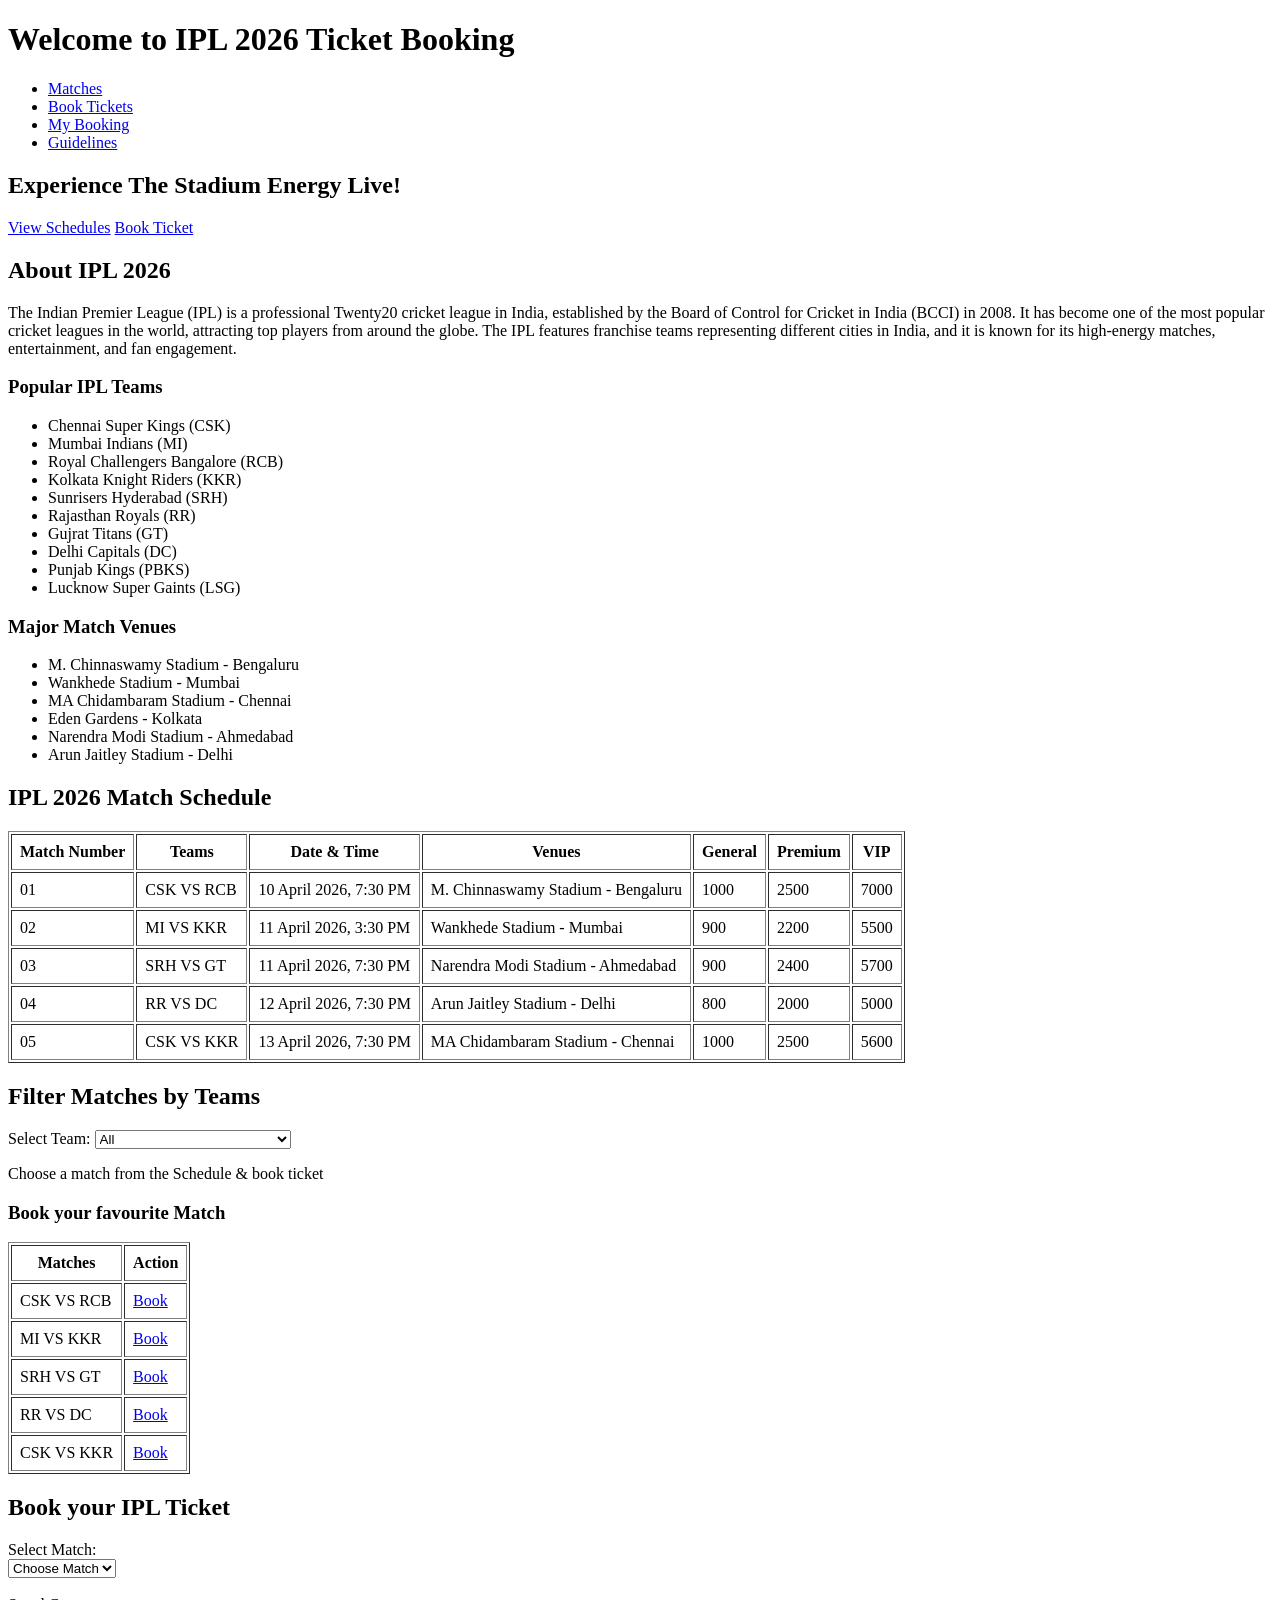
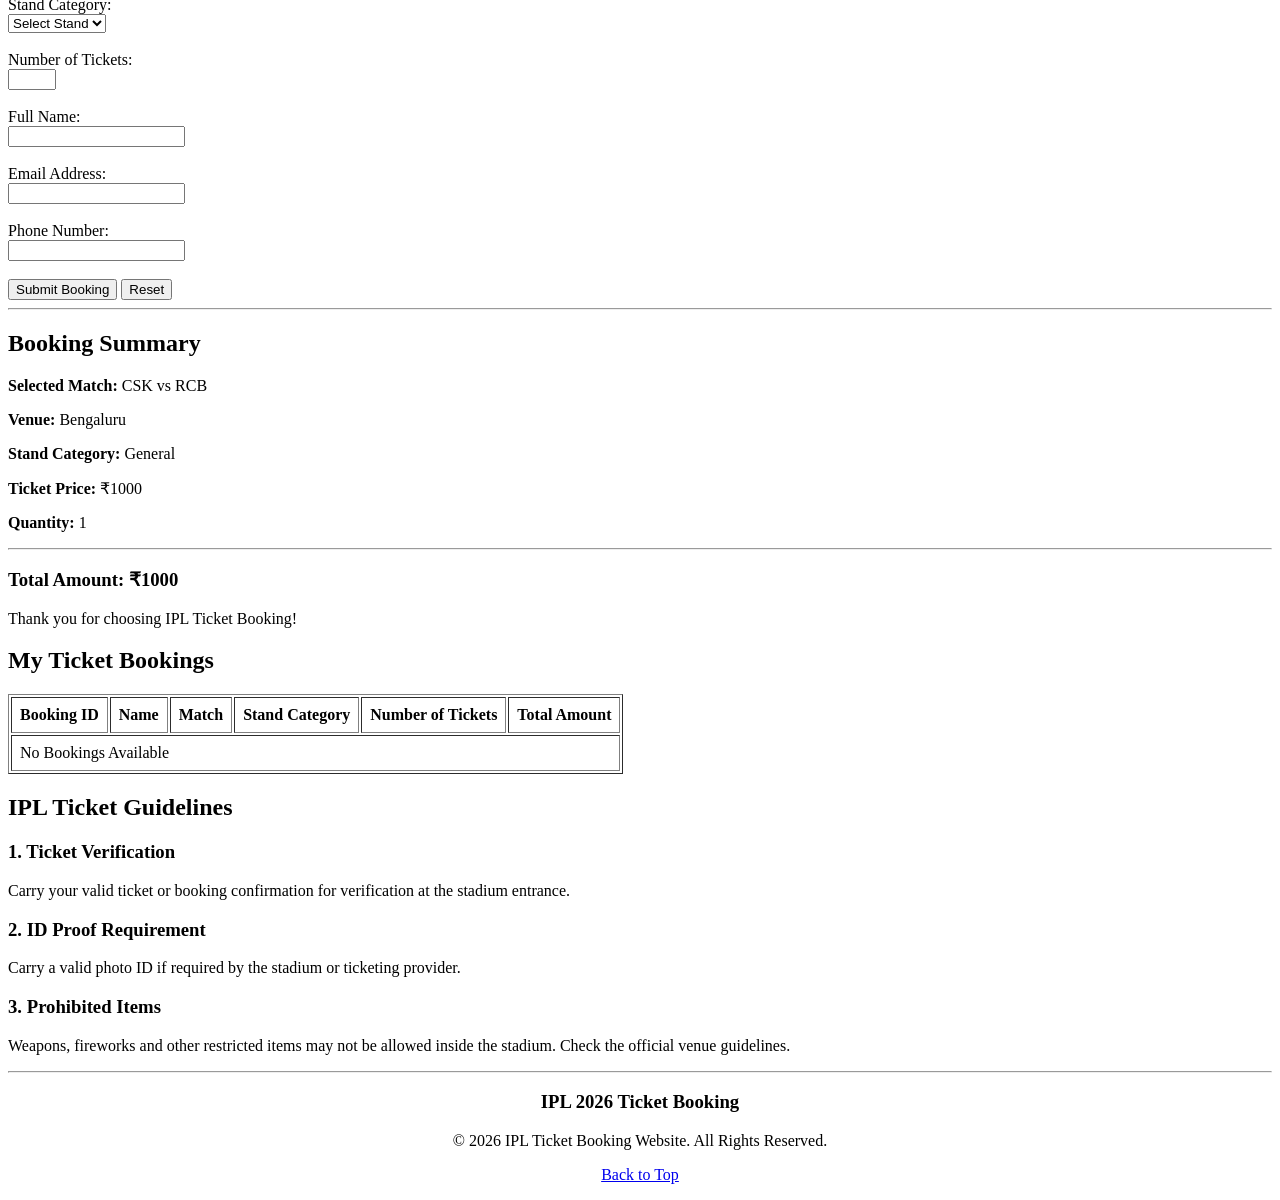
==== WebApp/index.html @ cdcff1f2 "Add initial HTML file" ====
<!DOCTYPE html>
<html lang="en">
<head>
    <meta charset="UTF-8">
    <meta name="viewport" content="width=device-width, initial-scale=1.0">
    <title>Home | IPL 2026 Ticket Booking</title>
</head>
<body>

    <!--1. Navigation Bar-->
    <header>
        <h1>Welcome to IPL 2026 Ticket Booking</h1>

        <nav>
            <ul>
                <li><a href="#matches">Matches</a></li>
                <li><a href="#booking">Book Tickets</a></li>
                <li><a href="#my-booking">My Booking</a></li>
                <li><a href="#guidelines">Guidelines</a></li>
            </ul>
        </nav>
    </header>

    <!--2. Hero Section-->
    <section id="home">
        <h2>Experience The Stadium Energy Live!</h2>

        <nav>
            <a href="#matches">View Schedules</a>

            <a href="#booking">Book Ticket</a>
        </nav>
    </section>


    <!--3. About IPL-->
    <section id="about">
        <h2>About IPL 2026</h2>

        <p>
            The Indian Premier League (IPL) is a professional Twenty20 cricket league in India, established by the Board of Control for Cricket in India (BCCI) in 2008. It has become one of the most popular cricket leagues in the world, attracting top players from around the globe. The IPL features franchise teams representing different cities in India, and it is known for its high-energy matches, entertainment, and fan engagement.
        </p>

        <h3>Popular IPL Teams</h3>

        <ul>
            <li>Chennai Super Kings (CSK)</li>
            <li>Mumbai Indians (MI)</li>
            <li>Royal Challengers Bangalore (RCB)</li>
            <li>Kolkata Knight Riders (KKR)</li>
            <li>Sunrisers Hyderabad (SRH)</li>
            <li>Rajasthan Royals (RR)</li>
            <li>Gujrat Titans (GT)</li>
            <li>Delhi Capitals (DC)</li>
            <li>Punjab Kings (PBKS)</li>
            <li>Lucknow Super Gaints (LSG)</li>
        </ul>

        <h3>Major Match Venues</h3>

        <ul>
            <li>M. Chinnaswamy Stadium - Bengaluru</li>
            <li>Wankhede Stadium - Mumbai</li>
            <li>MA Chidambaram Stadium - Chennai</li>
            <li>Eden Gardens - Kolkata</li>
            <li>Narendra Modi Stadium - Ahmedabad</li>
            <li>Arun Jaitley Stadium - Delhi</li>
        </ul>

    </section>


    <!--4. Match Schedule-->
    
    <section id="matches">
        <h2>IPL 2026 Match Schedule</h2>

        <table border="1" cellpadding="8">

            <thead>
                <tr>
                    <th>Match Number</th>
                    <th>Teams</th>
                    <th>Date & Time</th>
                    <th>Venues</th>
                    <th>General</th>
                    <th>Premium</th>
                    <th>VIP</th>
                </tr>
            </thead>

            <tbody>
                <tr>
                    <td>01</td>
                    <td>CSK VS RCB</td>
                    <td>10 April 2026, 7:30 PM</td>
                    <td>M. Chinnaswamy Stadium - Bengaluru</td>
                    <td>1000</td>
                    <td>2500</td>
                    <td>7000</td>
                </tr>

                <tr>
                    <td>02</td>
                    <td>MI VS KKR</td>
                    <td>11 April 2026, 3:30 PM</td>
                    <td>Wankhede Stadium - Mumbai</td>
                    <td>900</td>
                    <td>2200</td>
                    <td>5500</td>
                </tr>

                <tr>
                    <td>03</td>
                    <td>SRH VS GT</td>
                    <td>11 April 2026, 7:30 PM</td>
                    <td>Narendra Modi Stadium - Ahmedabad</td>
                    <td>900</td>
                    <td>2400</td>
                    <td>5700</td>
                </tr>

                <tr>
                    <td>04</td>
                    <td>RR VS DC</td>
                    <td>12 April 2026, 7:30 PM</td>
                    <td>Arun Jaitley Stadium - Delhi</td>
                    <td>800</td>
                    <td>2000</td>
                    <td>5000</td>
                </tr>

                <tr>
                    <td>05</td>
                    <td>CSK VS KKR</td>
                    <td>13 April 2026, 7:30 PM</td>
                    <td>MA Chidambaram Stadium - Chennai</td>
                    <td>1000</td>
                    <td>2500</td>
                    <td>5600</td>
                </tr>

            </tbody>

        </table>

    </section>


    <!--5. Team Filter-->
    <section>

        <h2>Filter Matches by Teams</h2>

        <label for="Team">Select Team:</label>

        <select id="Team" name="Team">
            <option value="all">All</option>
            <option value="CSK">Chennai Super Kings</option>
            <option value="MI">Mumbai Indians</option>
            <option value="RCB">Royal Challengers Bangalore</option>
            <option value="KKR">Kolkata Knight Riders</option>
            <option value="SRH">Sunrisers Hyderabad</option>
            <option value="RR">Rajasthan Royals</option>
            <option value="GT">Gujrat Titans</option>
            <option value="DC">Delhi Capitals</option>
            <option value="PBKS">Punjab Kings</option>
            <option value="LSG">Lucknow Super Gaints</option>
        </select>

        <p>Choose a match from the Schedule & book ticket</p>

        <h3>Book your favourite Match</h3>

        <table border="1" cellpadding="8">
            <tr>
                <th>Matches</th>
                <th>Action</th>
            </tr>

            <tr>
                <td>CSK VS RCB</td>
                <td><a href="#booking">Book</a></td>
            </tr>

            <tr>
                <td>MI VS KKR</td>
                <td><a href="#booking">Book</a></td>
            </tr>

            <tr>
                <td>SRH VS GT</td>
                <td><a href="#booking">Book</a></td>
            </tr>

            <tr>
                <td>RR VS DC</td>
                <td><a href="#booking">Book</a></td>
            </tr>

            <tr>
                <td>CSK VS KKR</td>
                <td><a href="#booking">Book</a></td>
            </tr>

        </table>

    </section>



    <!--6. Ticket Booking Form-->
    <section id="booking">

        <h2>Book your IPL Ticket</h2>

        <form>

            <label for="matche">Select Match:</label><br>

            <select id="match" name="match" required>
                <option value="">Choose Match</option>
                <option>CSK VS RCB</option>
                <option>MI VS KKR</option>
                <option>SRH VS GT</option>
                <option>RR VS DC</option>
                <option>CSK VS KKR</option>
            </select>
            <br><br>

            <label for="stand">Stand Category:</label><br>
            <select id="stand" name="stand">
                <option value="">Select Stand</option>
                <option>General</option>
                <option>Premimu</option>
                <option>VIP</option>
            </select>
            <br><br>

            <label for="ticket">Number of Tickets:</label><br>
            <input type="number" id="quantity" name="quantity" min="1" max="10" required>
            <br><br>

            <label for="name">Full Name:</label><br>
            <input type="text" id="name" name="name" required>
            <br><br>

            <label for="email">Email Address:</label><br>
            <input type="email" id="email" name="email" required>
            <br><br>

            <label for="phone">Phone Number:</label><br>
            <input type="tel" id="phone" name="phone" pattern="[0-9]{10}" maxlength="10" required>
            <br><br>

            <button type="submit">Submit Booking</button>
            <button type="reset">Reset</button>

        </form>

    </section>


    <hr>
    <!-- Part 7: Booking Summary -->
    <aside>

        <h2>Booking Summary</h2>

        <p>
            <strong>Selected Match:</strong>
            CSK vs RCB
        </p>

        <p>
            <strong>Venue:</strong>
            Bengaluru
        </p>

        <p>
            <strong>Stand Category:</strong>
            General
        </p>

        <p>
            <strong>Ticket Price:</strong>
            ₹1000
        </p>

        <p>
            <strong>Quantity:</strong>
            1
        </p>

        <hr>

        <h3>Total Amount: ₹1000</h3>

        <p>Thank you for choosing IPL Ticket Booking!</p>

    </aside>

    <!-- Part 8: My Ticket Bookings -->
    <section id="my-bookings">

        <h2>My Ticket Bookings</h2>

        <table border="1" cellpadding="8">

            <thead>
                <tr>
                    <th>Booking ID</th>
                    <th>Name</th>
                    <th>Match</th>
                    <th>Stand Category</th>
                    <th>Number of Tickets</th>
                    <th>Total Amount</th>
                </tr>
            </thead>

            <tbody>
                <tr>
                    <td colspan="6">No Bookings Available</td>
                </tr>
            </tbody>

        </table>

    </section>


        <!-- PART 9: GUIDELINES -->
        <section id="guidelines">

            <h2>IPL Ticket Guidelines</h2>

            <article>
                <h3>1. Ticket Verification</h3>
                <p>
                    Carry your valid ticket or booking confirmation
                    for verification at the stadium entrance.
                </p>
            </article>

            <article>
                <h3>2. ID Proof Requirement</h3>
                <p>
                    Carry a valid photo ID if required by the stadium
                    or ticketing provider.
                </p>
            </article>

            <article>
                <h3>3. Prohibited Items</h3>
                <p>
                    Weapons, fireworks and other restricted items
                    may not be allowed inside the stadium.
                    Check the official venue guidelines.
                </p>
            </article>

        </section>


        <!-- PART 10: FOOTER -->
        <center>
        <footer>

            <hr>

            <h3>IPL 2026 Ticket Booking</h3>

            <p>
                © 2026 IPL Ticket Booking Website.
                All Rights Reserved.
            </p>

            <p>
                <a href="#home">Back to Top</a>
            </p>

        </footer>
        </center>

</body>
</html>
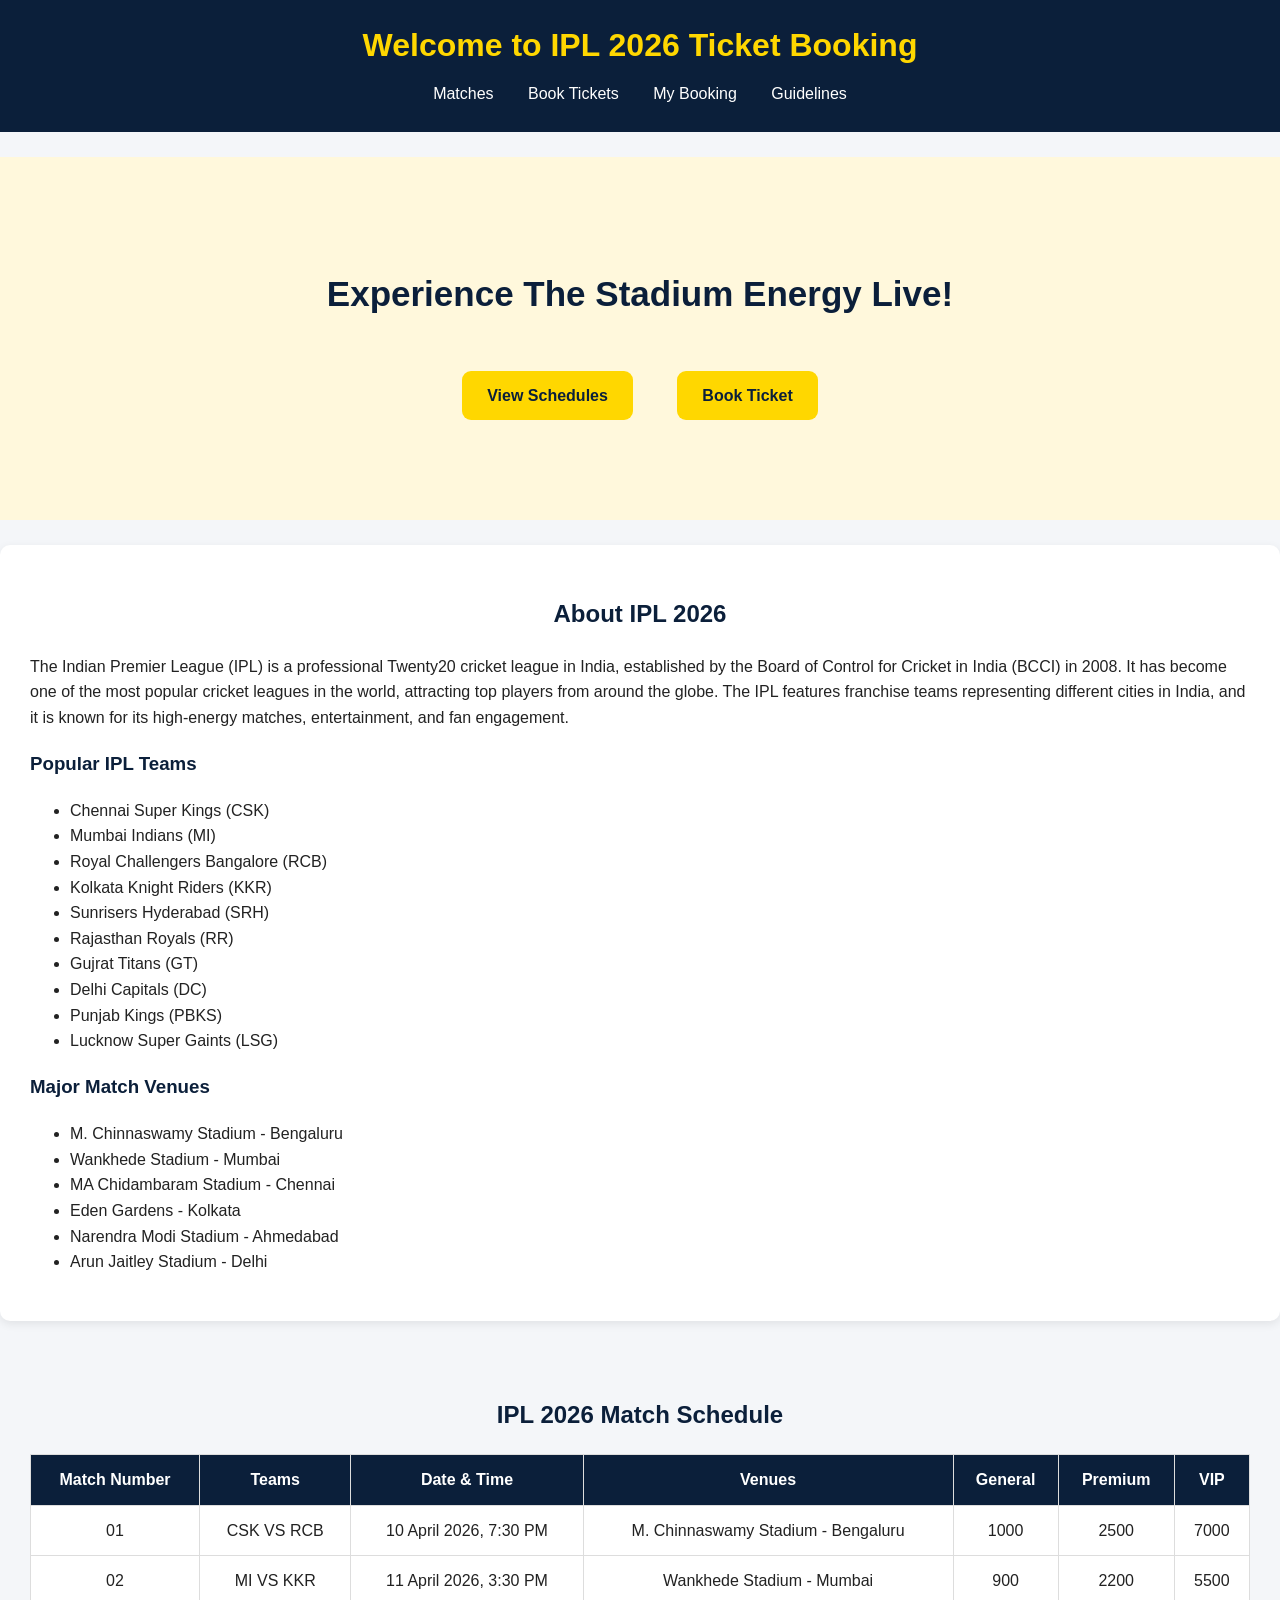
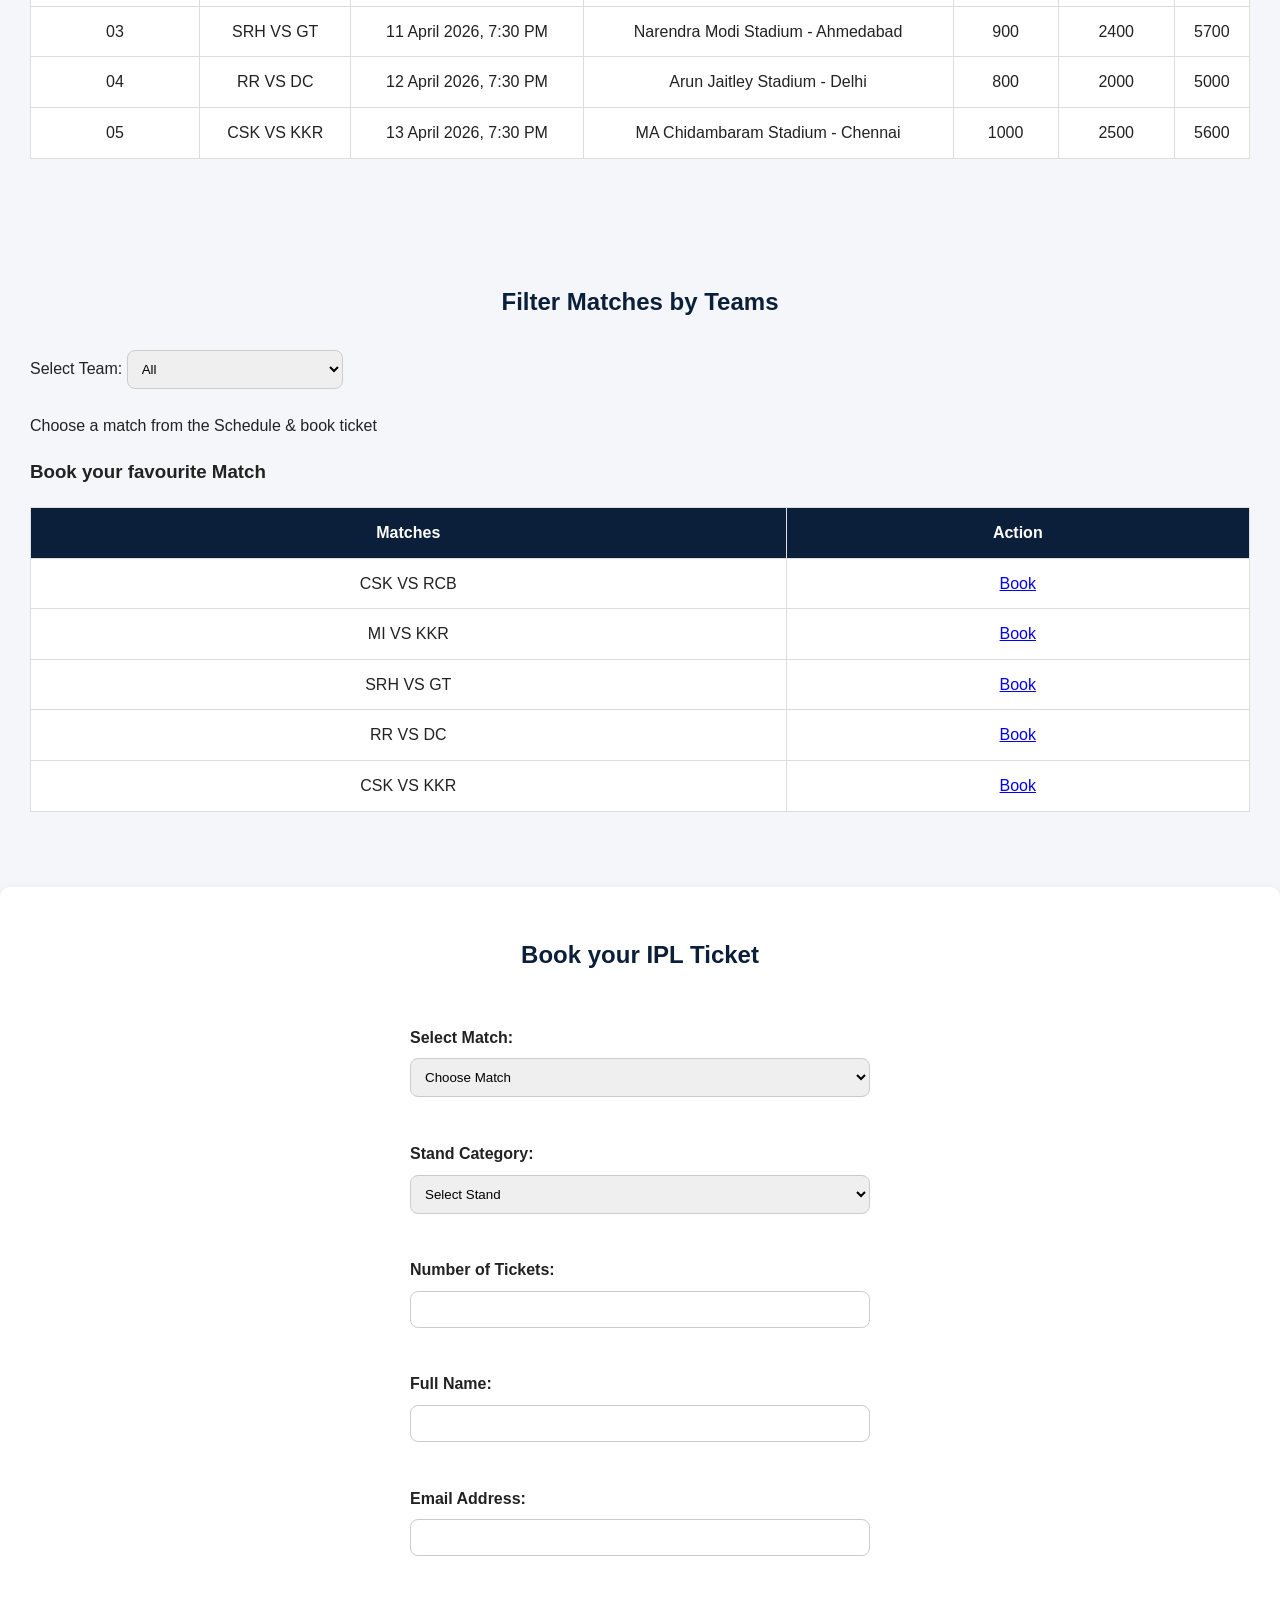
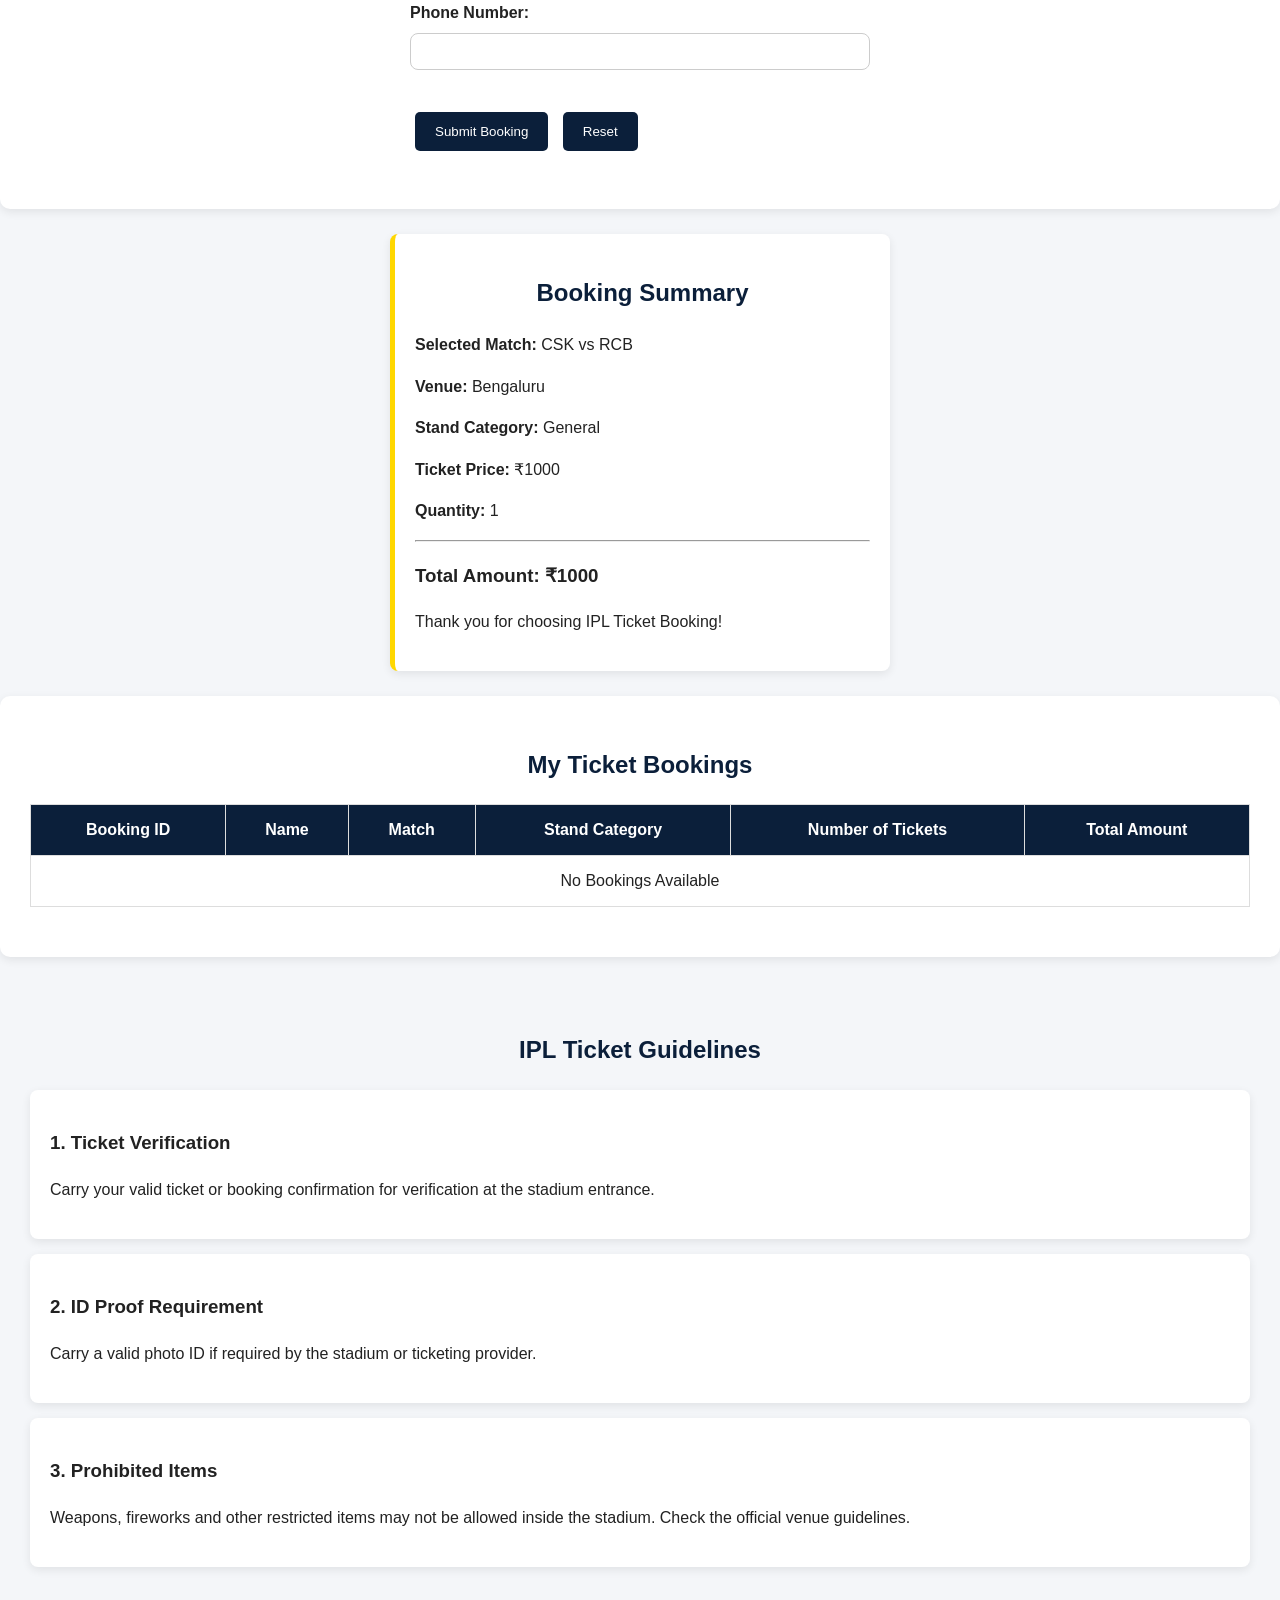
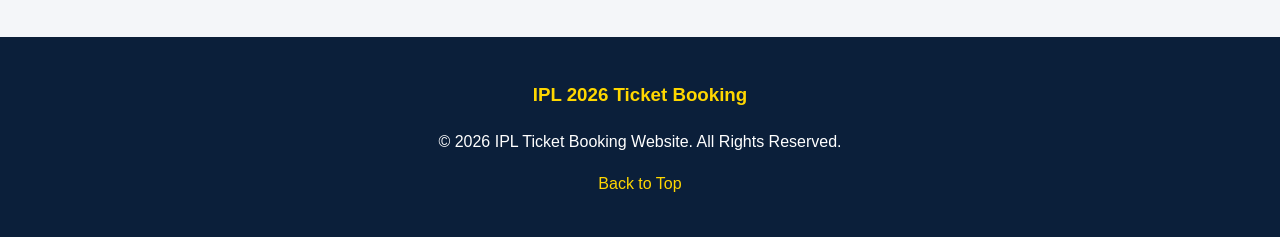
==== commit 01a9285a: "Added Styling" ====
--- a/WebApp/index.html
+++ b/WebApp/index.html
@@ -4,6 +4,7 @@
     <meta charset="UTF-8">
     <meta name="viewport" content="width=device-width, initial-scale=1.0">
     <title>Home | IPL 2026 Ticket Booking</title>
+    <link rel="stylesheet" href="styles.css">
 </head>
 <body>
 
@@ -261,7 +262,6 @@
     </section>
 
 
-    <hr>
     <!-- Part 7: Booking Summary -->
     <aside>
 
@@ -366,7 +366,7 @@
         <center>
         <footer>
 
-            <hr>
+        
 
             <h3>IPL 2026 Ticket Booking</h3>
 
--- a/WebApp/styles.css
+++ b/WebApp/styles.css
@@ -0,0 +1,232 @@
+:root {
+    --primary: #0B1F3A;
+    --accent: #FFD700;
+    --background: #F4F6F9;
+    --text: #222222;
+}
+
+* {
+    box-sizing:border-box;
+}
+
+html {
+    scroll-behavior: smooth;
+    scroll-padding-top: 90px;
+}
+
+body {
+    margin: 0;
+    padding: 0;
+    font-family: Arial, sans-serif;
+    background-color: var(--background);
+    color: var(--text);
+    line-height: 1.6;
+}
+
+section {
+    padding: 30px;
+    margin: 25px auto;
+}
+
+header {
+    background-color: var(--primary);
+    color: white;
+    padding: 15px;
+    text-align: center;
+    position: sticky;
+    top: 0;
+    z-index: 1000;
+}
+
+header h1 {
+    margin: 5px;
+    color: var(--accent);
+}
+
+nav ul {
+    list-style: none;
+    padding: 0;
+    margin: 10px 0;
+}
+
+nav li {
+    display: inline-block;
+    margin: 0 15px;
+}
+
+nav ul li a {
+    color: white;
+    text-decoration:none;
+    font-weight:lighter;
+}
+
+nav ul li a:hover {
+    color: var(--accent);
+}
+
+#home {
+    max-width: 100%;
+    min-height: 300px;
+    background-color:cornsilk;
+    text-align: center;
+    padding: 80px 20px;
+}
+
+#home h2 {
+    font-size: 35px;
+}
+
+#home a {
+    display:inline-block;
+    background-color: var(--accent);
+    color: var(--primary);
+    padding: 12px 25px;
+    margin: 20px;
+    border-radius: 9px;
+    text-decoration:none;
+    font-weight: bold;
+}
+
+#home a:hover {
+    background-color: white;
+}
+
+h2 {
+    color: var(--primary);
+    text-align: center;
+}
+
+#about {
+    background-color: white;
+    border-radius: 10px;
+    box-shadow: 0 3px 10px #00000015;
+}
+
+#about h3 {
+    color: var(--primary);
+}
+
+table {
+    width: 100%;
+    border-collapse: collapse;
+    background-color: white;
+    margin: 20px auto;
+}
+
+th {
+    background-color: var(--primary);
+    color: white;
+    padding: 12px;
+}
+
+td {
+    padding: 12px;
+    text-align: center;
+}
+
+th,td {
+    border: 1px solid #dddddd;
+}
+
+tr:hover {
+    background-color: #FFF5CC;
+}
+
+select, input {
+    padding: 10px;
+    margin: 8px 0;
+    border: 1px solid #cccccc;
+    border-radius: 8px;
+}
+
+select {
+    cursor:pointer;
+}
+
+
+#booking {
+    background-color: white;
+    border-radius: 10px;
+    box-shadow: 0 3px 10px #00000015;
+}
+
+form {
+    max-width: 500px;
+    margin: auto;
+    padding: 20px;
+}
+
+form label {
+    font-weight: bold;
+    display:inline-block;
+    margin-top: 10px;
+}
+
+form input, form select {
+    width: 100%;
+}
+
+button {
+    background-color: var(--primary);
+    color:white;
+    padding: 12px 20px;
+    border:none;
+    border-radius: 5px;
+    cursor: pointer;
+    margin: 8px 5px;
+}
+
+button:hover {
+    background: #174A7E;
+}
+
+
+aside {
+    max-width: 500px;
+    margin: 25px auto;
+    padding: 20px;
+    background-color:white;
+    border-left: 5px solid var(--accent);
+    border-radius: 8px;
+    box-shadow: 0 3px 10px #00000015;
+}
+
+
+#my-bookings {
+    background-color: white;
+    border-radius: 10px;
+    box-shadow: 0 3px 10px #00000015;
+}
+
+
+#guidelines article {
+    background-color: white;
+    padding: 20px;
+    margin: 15px 0;
+    border-radius: 8px;
+    box-shadow: 0 3px 10px #00000015;
+}
+
+#guidelines articles h3 {
+    color: var(--primary);
+}
+
+
+footer {
+    background-color: var(--primary);
+    color: white;
+    padding: 25px;
+}
+
+footer h3 {
+    color: var(--accent);
+}
+
+footer a {
+    color: var(--accent);
+    text-decoration:none;
+}
+
+footer a:hover {
+    color: white;
+}
